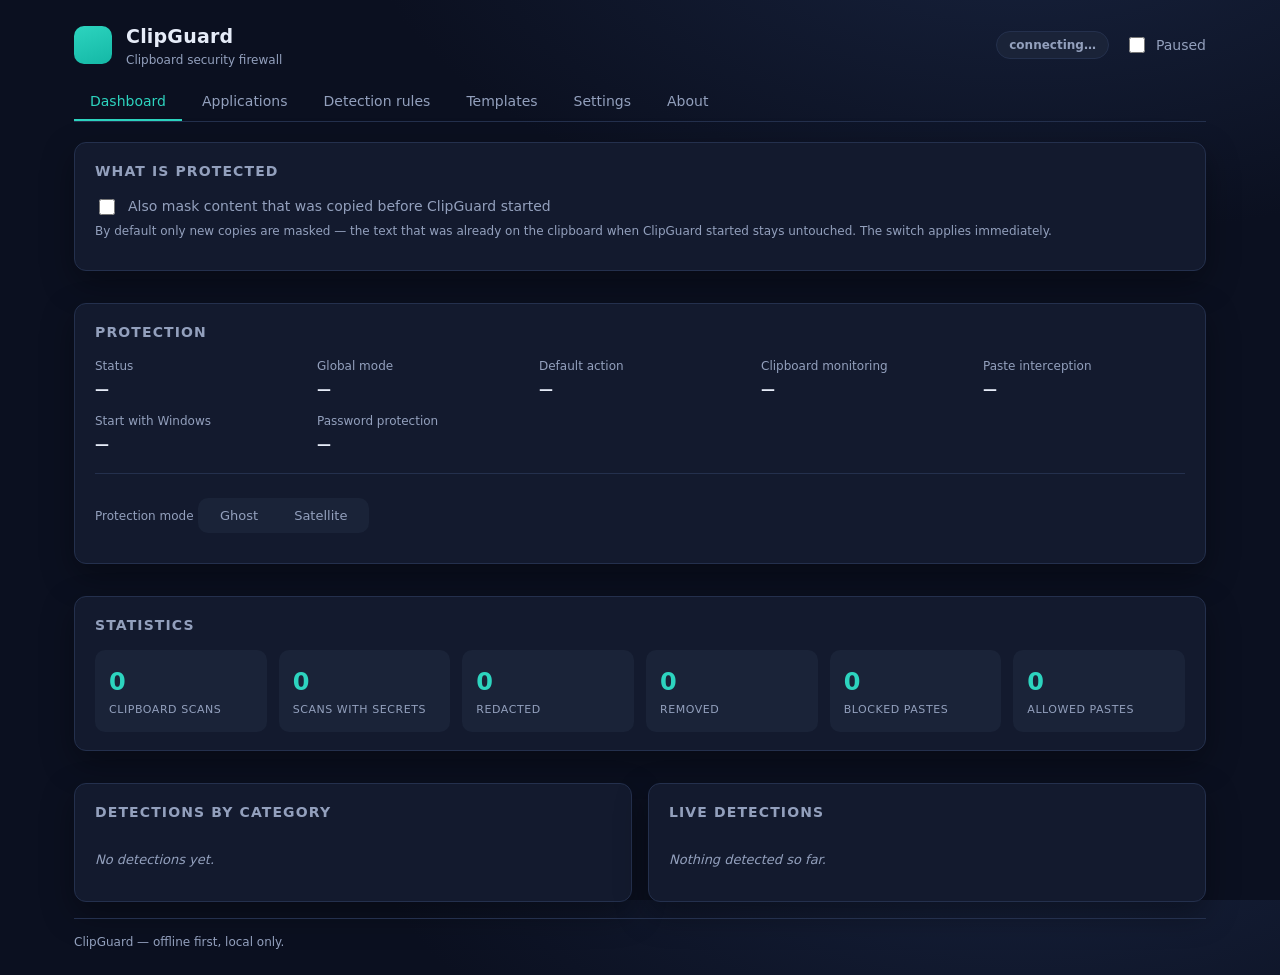
==== apps/desktop/src-tauri/frontend/index.html @ add76ab0 "ClipGuard — native Windows clipboard security firewall ClipGuard watches the Windows clipboard, dete" ====
<!DOCTYPE html>
<!-- Copyright 2026 Mukilesh -->
<!-- -->
<!-- Licensed under the Apache License, Version 2.0 (the "License"); -->
<!-- you may not use this file except in compliance with the License. -->
<!-- You may obtain a copy of the License at -->
<!-- -->
<!--     http://www.apache.org/licenses/LICENSE-2.0 -->
<!-- -->
<!-- Unless required by applicable law or agreed to in writing, software -->
<!-- distributed under the License is distributed on an "AS IS" BASIS, -->
<!-- WITHOUT WARRANTIES OR CONDITIONS OF ANY KIND, either express or implied. -->
<!-- See the License for the specific language governing permissions and -->
<!-- limitations under the License. -->

<html lang="en">
<head>
<meta charset="UTF-8" />
<meta name="viewport" content="width=device-width, initial-scale=1.0" />
<meta http-equiv="Content-Security-Policy" content="default-src 'self'; img-src 'self' data:; style-src 'self' 'unsafe-inline'; script-src 'self';" />
<title>ClipGuard — clipboard security firewall</title>
<link rel="stylesheet" href="styles.css" />
</head>
<body>
<div id="app">
<header class="topbar">
<div class="brand">
<span class="brand-mark" aria-hidden="true"></span>
<div>
<h1>ClipGuard</h1>
<p class="brand-sub">Clipboard security firewall</p>
</div>
</div>
<div class="topbar-status">
<span id="status-pill" class="pill pill-idle">connecting…</span>
<label class="switch">
<input type="checkbox" id="pause-toggle" />
<span>Paused</span>
</label>
</div>
</header>

<nav class="tabs" role="tablist">
<button class="tab active" data-tab="dashboard" role="tab">Dashboard</button>
<button class="tab" data-tab="applications" role="tab">Applications</button>
<button class="tab" data-tab="rules" role="tab">Detection rules</button>
<button class="tab" data-tab="templates" role="tab">Templates</button>
<button class="tab" data-tab="settings" role="tab">Settings</button>
<button class="tab" data-tab="about" role="tab">About</button>
</nav>

<main>
<section id="tab-dashboard" class="tab-panel active">
<div class="grid">
<article class="card span-2 warning-card" id="history-card" hidden>
<h2>Windows keeps a clipboard history</h2>
<p class="hint" id="history-hint">
Windows stores everything you copy in its own clipboard history (the panel that opens with
<strong>Win+V</strong>). The original secret is recorded there <em>before</em> ClipGuard masks
the clipboard, so it can be pasted again later — and with the cloud clipboard it even travels
to your other devices.
</p>
<p class="hint">
Turning the history off stops Windows from keeping your secrets. Entries that are already
there have to be deleted once with <strong>Win+V → Clear</strong>.
</p>
<button id="history-disable" class="primary">Turn the Windows clipboard history off</button>
</article>
<article class="card span-2">
<h2>What is protected</h2>
<div class="kv-grid">
<label class="kv checkbox">
<input type="checkbox" id="setting-existing-quick" />
<span>Also mask content that was copied before ClipGuard started</span>
</label>
</div>
<p class="hint">
By default only new copies are masked — the text that was already on the clipboard when
ClipGuard started stays untouched. The switch applies immediately.
</p>
</article>
<article class="card span-2">
<h2>Protection</h2>
<div class="kv-grid">
<div class="kv">
<span class="kv-label">Status</span>
<span class="kv-value" id="status-value">—</span>
</div>
<div class="kv">
<span class="kv-label">Global mode</span>
<span class="kv-value" id="mode-value">—</span>
</div>
<div class="kv">
<span class="kv-label">Default action</span>
<span class="kv-value" id="default-mode-value">—</span>
</div>
<div class="kv">
<span class="kv-label">Clipboard monitoring</span>
<span class="kv-value" id="monitoring-value">—</span>
</div>
<div class="kv">
<span class="kv-label">Paste interception</span>
<span class="kv-value" id="intercept-value">—</span>
</div>
<div class="kv">
<span class="kv-label">Start with Windows</span>
<span class="kv-value" id="autostart-value">—</span>
</div>
<div class="kv">
<span class="kv-label">Password protection</span>
<span class="kv-value" id="password-value">—</span>
</div>
</div>
<div class="mode-switch">
<span class="kv-label">Protection mode</span>
<div class="segmented" id="mode-switch">
<button data-mode="ghost">Ghost</button>
<button data-mode="satellite">Satellite</button>
</div>
<p class="hint" id="mode-hint"></p>
</div>
</article>

<article class="card span-2">
<h2>Statistics</h2>
<div class="stat-grid">
<div class="stat">
<span class="stat-value" id="stat-scans">0</span>
<span class="stat-label">Clipboard scans</span>
</div>
<div class="stat">
<span class="stat-value" id="stat-detections">0</span>
<span class="stat-label">Scans with secrets</span>
</div>
<div class="stat">
<span class="stat-value" id="stat-redacted">0</span>
<span class="stat-label">Redacted</span>
</div>
<div class="stat">
<span class="stat-value" id="stat-removed">0</span>
<span class="stat-label">Removed</span>
</div>
<div class="stat">
<span class="stat-value" id="stat-blocked">0</span>
<span class="stat-label">Blocked pastes</span>
</div>
<div class="stat">
<span class="stat-value" id="stat-allowed">0</span>
<span class="stat-label">Allowed pastes</span>
</div>
</div>
</article>

<article class="card">
<h2>Detections by category</h2>
<div id="kind-breakdown" class="breakdown">
<p class="empty">No detections yet.</p>
</div>
</article>

<article class="card">
<h2>Live detections</h2>
<div id="event-log" class="event-log">
<p class="empty">Nothing detected so far.</p>
</div>
</article>
</div>
</section>

<section id="tab-applications" class="tab-panel">
<article class="card">
<h2>Application rules</h2>
<p class="hint">
The rule with the highest specificity wins. Trusted applications are never modified.
</p>
<table class="table" id="app-table">
<thead>
<tr>
<th>Name</th>
<th>Pattern</th>
<th>Action</th>
<th>Trusted</th>
<th>Enabled</th>
<th></th>
</tr>
</thead>
<tbody></tbody>
</table>
</article>

<article class="card">
<h2>Add application rule</h2>
<form id="app-form" class="form">
<label>
<span>Name</span>
<input type="text" id="app-name" placeholder="My editor" required />
</label>
<label>
<span>Pattern</span>
<input type="text" id="app-pattern" placeholder="*.exe or C:\Program Files\…" required />
</label>
<label>
<span>Action</span>
<select id="app-mode">
<option value="allow">Allow</option>
<option value="redact" selected>Redact</option>
<option value="remove">Remove</option>
<option value="block">Block</option>
</select>
</label>
<label class="checkbox">
<input type="checkbox" id="app-trusted" />
<span>Trusted (never modify)</span>
</label>
<button type="submit" class="primary">Add rule</button>
</form>
</article>
</section>

<section id="tab-rules" class="tab-panel">
<article class="card">
<h2>Custom rules</h2>
<p class="hint">
Custom rules are regular expressions. The capture group <code>group</code> selects
which part of the match is the secret — use <code>0</code> for the whole match.
</p>
<table class="table" id="custom-table">
<thead>
<tr>
<th>Name</th>
<th>Pattern</th>
<th>Kind</th>
<th>Risk</th>
<th>Group</th>
<th></th>
</tr>
</thead>
<tbody></tbody>
</table>
<form id="rule-form" class="form">
<label>
<span>Name</span>
<input type="text" id="rule-name" placeholder="Internal token" required />
</label>
<label class="wide">
<span>Pattern</span>
<input type="text" id="rule-pattern" placeholder="INT-[0-9A-Z]{16}" required />
</label>
<label>
<span>Kind</span>
<select id="rule-kind"></select>
</label>
<label>
<span>Risk</span>
<select id="rule-risk">
<option value="low">Low</option>
<option value="medium">Medium</option>
<option value="high" selected>High</option>
<option value="critical">Critical</option>
</select>
</label>
<label>
<span>Capture group</span>
<input type="number" id="rule-group" value="0" min="0" max="9" />
</label>
<button type="submit" class="primary">Add rule</button>
</form>
</article>

<article class="card">
<h2>Built-in rules</h2>
<table class="table" id="builtin-table">
<thead>
<tr>
<th>Rule</th>
<th>Category</th>
<th>Risk</th>
<th>Pattern</th>
</tr>
</thead>
<tbody></tbody>
</table>
</article>
</section>

<section id="tab-templates" class="tab-panel">
<article class="card">
<h2>Ready-made templates</h2>
<p class="hint">
Templates are ready-made detection rules. Click <strong>Add</strong> to enable one — it becomes a
custom rule you can edit or remove at any time.
</p>
<div class="template-grid" id="template-grid"></div>
</article>

<article class="card">
<h2>Protect my phone number</h2>
<p class="hint">
Only the exact number you enter is matched — other phone numbers are not affected.
</p>
<form id="phone-form" class="form">
<label class="wide">
<span>My phone number</span>
<input type="text" id="phone-number" placeholder="+1 415 555 2671" />
</label>
<button type="submit" class="primary">Add my number</button>
</form>
</article>
</section>

<section id="tab-settings" class="tab-panel">
<article class="card">
<h2>General</h2>
<p class="hint">
Everything here is stored in <code>%APPDATA%\ClipGuard\config.toml</code> and applies
immediately — no restart needed.
</p>
<div class="kv-grid">
<label class="kv">
<span class="kv-label">Global mode</span>
<select id="setting-global-mode">
<option value="ghost">Ghost — protect on copy (recommended)</option>
<option value="satellite">Satellite — decide when pasting</option>
</select>
</label>
<label class="kv">
<span class="kv-label">Fail-safe</span>
<select id="setting-failsafe">
<option value="redact">Redact (recommended)</option>
<option value="remove">Remove</option>
<option value="allow">Allow</option>
</select>
</label>
<label class="kv checkbox">
<input type="checkbox" id="setting-monitor" />
<span>Monitor the clipboard</span>
</label>
<label class="kv checkbox">
<input type="checkbox" id="setting-paste" />
<span>Intercept paste shortcuts</span>
</label>
<label class="kv checkbox">
<input type="checkbox" id="setting-restore" />
<span>Restore the original for trusted applications</span>
</label>
<label class="kv checkbox">
<input type="checkbox" id="setting-notifications" />
<span>Show notifications</span>
</label>
<label class="kv checkbox">
<input type="checkbox" id="setting-existing" />
<span>Also mask content that was copied before ClipGuard started</span>
</label>
<label class="kv checkbox">
<input type="checkbox" id="setting-autostart" />
<span>Start with Windows</span>
</label>
</div>
<p class="hint">
By default only new copies are masked — the text that was already on the clipboard
when ClipGuard started stays untouched.
</p>
<p class="hint">
The system tray icon is always visible — it is the only place where ClipGuard can be
paused, opened or quit.
</p>
</article>

<article class="card">
<h2>Protection</h2>
<div class="kv-grid">
<label class="kv">
<span class="kv-label">Default action</span>
<select id="setting-default-mode">
<option value="allow">Allow — leave the content untouched</option>
<option value="redact">Redact — replace the secret</option>
<option value="remove">Remove — cut the secret out</option>
<option value="block">Block — prevent the paste</option>
</select>
</label>
<label class="kv">
<span class="kv-label">Placeholder</span>
<input type="text" id="setting-placeholder" placeholder="[REDACTED]" />
</label>
</div>
<button id="save-settings" class="primary">Save settings</button>
</article>

<article class="card">
<h2>Detection tuning</h2>
<div class="kv-grid">
<label class="kv checkbox">
<input type="checkbox" id="detect-personal" />
<span>Detect personal information (email, phone, card, SSN, IBAN)</span>
</label>
<label class="kv checkbox">
<input type="checkbox" id="entropy-context" />
<span>Entropy detection requires a keyword near the token</span>
</label>
<label class="kv">
<span class="kv-label">Entropy threshold</span>
<input type="number" id="entropy-threshold" step="0.1" min="2" max="6" />
</label>
<label class="kv">
<span class="kv-label">Minimum token length</span>
<input type="number" id="entropy-min-length" step="1" min="8" max="128" />
</label>
</div>
</article>

<article class="card">
<h2>Password</h2>
<p class="hint" id="password-hint">No password is set — the dashboard opens without a prompt.</p>
<form id="password-form" class="form">
<label class="wide">
<span>New password</span>
<input type="password" id="password-new" autocomplete="new-password" />
</label>
<label class="wide">
<span>Repeat the new password</span>
<input type="password" id="password-confirm" autocomplete="new-password" />
</label>
<label class="wide">
<span>Current password (only needed when one is already set)</span>
<input type="password" id="password-current" autocomplete="current-password" />
</label>
<div class="form-actions">
<button type="submit" class="primary">Set password</button>
<button type="button" id="password-remove">Remove password</button>
</div>
</form>
</article>

<article class="card">
<h2>Files and folders</h2>
<p class="hint">ClipGuard keeps everything in your user profile — no data is written elsewhere.</p>
<div class="kv-grid" id="paths-grid"></div>
</article>
</section>

<section id="tab-about" class="tab-panel">
<article class="card">
<h2>About ClipGuard</h2>
<p>
ClipGuard is a native Windows clipboard security firewall. It watches the clipboard,
detects credentials and personal data locally and protects them before they reach
another application.
</p>
<ul class="facts">
<li>All detection happens on this machine — there is no network traffic.</li>
<li>Secrets never appear in logs, statistics or the configuration file.</li>
<li>No clipboard history is stored.</li>
<li>No administrator privileges are required.</li>
</ul>
<p class="hint">
Windows does not offer a race free API to intercept every paste. ClipGuard combines
clipboard monitoring, controlled clipboard replacement and a low level keyboard hook.
It reduces accidental exposure, it does not guarantee that no data ever leaves the
machine.
</p>
</article>
</section>
</main>

<footer class="footer">
<span id="footer-status">ClipGuard — offline first, local only.</span>
</footer>
</div>

<!-- Login screen (shown when password protection is enabled) -->
<section id="login-screen" class="tab-panel" style="display:none;">
<div class="login-card">
<div class="brand-mark" aria-hidden="true"></div>
<h2>ClipGuard — Unlock</h2>
<p>Enter your password to access the dashboard.</p>
<form id="login-form">
<label>
<span>Password</span>
<input type="password" id="login-password" placeholder="Enter password" required />
</label>
<button type="submit" class="primary">Unlock</button>
</form>
<p class="hint" id="login-error" style="color:var(--danger);"></p>
</div>
</section>

<script src="main.js"></script>
</body>
</html>
---- apps/desktop/src-tauri/frontend/styles.css ----
/*
 * Copyright 2026 Mukilesh
 *
 * Licensed under the Apache License, Version 2.0 (the "License");
 * you may not use this file except in compliance with the License.
 * You may obtain a copy of the License at
 *
 *     http://www.apache.org/licenses/LICENSE-2.0
 *
 * Unless required by applicable law or agreed to in writing, software
 * distributed under the License is distributed on an "AS IS" BASIS,
 * WITHOUT WARRANTIES OR CONDITIONS OF ANY KIND, either express or implied.
 * See the License for the specific language governing permissions and
 * limitations under the License.
 */

:root {
  --bg: #0b1020;
  --bg-elevated: #131a2e;
  --bg-soft: #1a2338;
  --border: #24304d;
  --text: #e6ecf8;
  --text-muted: #93a0bd;
  --accent: #2dd4bf;
  --accent-strong: #14b8a6;
  --warn: #fbbf24;
  --danger: #f87171;
  --ok: #34d399;
  --radius: 12px;
  --shadow: 0 12px 32px rgba(0, 0, 0, 0.35);
}

* {
  box-sizing: border-box;
}

html,
body {
  margin: 0;
  padding: 0;
  height: 100%;
}

body {
  background: radial-gradient(1200px 600px at 80% -10%, #17223d 0%, var(--bg) 55%);
  color: var(--text);
  font-family: "Segoe UI Variable Text", "Segoe UI", system-ui, -apple-system, sans-serif;
  font-size: 14px;
  line-height: 1.5;
}

#app {
  display: flex;
  flex-direction: column;
  min-height: 100vh;
  max-width: 1180px;
  margin: 0 auto;
  padding: 0 24px 24px;
}

/* ---------------------------------------------------------------- topbar */

.topbar {
  display: flex;
  align-items: center;
  justify-content: space-between;
  padding: 22px 0 14px;
}

.brand {
  display: flex;
  align-items: center;
  gap: 14px;
}

.brand-mark {
  width: 38px;
  height: 38px;
  border-radius: 10px;
  background: linear-gradient(160deg, var(--accent) 0%, var(--accent-strong) 100%);
  position: relative;
}

.brand h1 {
  margin: 0;
  font-size: 19px;
  letter-spacing: 0.2px;
}

.brand-sub {
  margin: 0;
  color: var(--text-muted);
  font-size: 12px;
}

.topbar-status {
  display: flex;
  align-items: center;
  gap: 16px;
}

.pill {
  padding: 4px 12px;
  border-radius: 999px;
  font-size: 12px;
  font-weight: 600;
  border: 1px solid transparent;
}

.pill-active {
  background: rgba(52, 211, 153, 0.14);
  color: var(--ok);
  border-color: rgba(52, 211, 153, 0.35);
}

.pill-paused {
  background: rgba(251, 191, 36, 0.14);
  color: var(--warn);
  border-color: rgba(251, 191, 36, 0.35);
}

.pill-idle {
  background: var(--bg-soft);
  color: var(--text-muted);
  border-color: var(--border);
}

.switch,
.checkbox {
  display: inline-flex;
  align-items: center;
  gap: 8px;
  color: var(--text-muted);
  cursor: pointer;
  user-select: none;
}

.switch input,
.checkbox input {
  accent-color: var(--accent);
  width: 16px;
  height: 16px;
}

/* ------------------------------------------------------------------ tabs */

.tabs {
  display: flex;
  gap: 4px;
  border-bottom: 1px solid var(--border);
  margin-bottom: 20px;
}

.tab {
  appearance: none;
  background: none;
  border: none;
  border-bottom: 2px solid transparent;
  color: var(--text-muted);
  padding: 10px 16px;
  font-size: 14px;
  font-family: inherit;
  cursor: pointer;
  transition: color 0.15s ease, border-color 0.15s ease;
}

.tab:hover {
  color: var(--text);
}

.tab.active {
  color: var(--accent);
  border-bottom-color: var(--accent);
}

/* ----------------------------------------------------------------- cards */

.tab-panel {
  display: none;
}

.tab-panel.active {
  display: block;
}

.grid {
  display: grid;
  grid-template-columns: repeat(2, minmax(0, 1fr));
  gap: 16px;
}

.card {
  background: var(--bg-elevated);
  border: 1px solid var(--border);
  border-radius: var(--radius);
  padding: 18px 20px;
  box-shadow: var(--shadow);
  margin-bottom: 16px;
}

.span-2 {
  grid-column: span 2;
}

.card h2 {
  margin: 0 0 14px;
  font-size: 14px;
  text-transform: uppercase;
  letter-spacing: 0.08em;
  color: var(--text-muted);
}

.hint {
  color: var(--text-muted);
  font-size: 12px;
  margin: 4px 0 12px;
}

/* A card that warns about a risk the user should know about. */
.warning-card {
  border-color: rgba(245, 158, 11, 0.45);
  background: linear-gradient(180deg, rgba(245, 158, 11, 0.10), transparent 60%);
}

.warning-card h2 {
  color: #f0b429;
}

.hint code {
  background: var(--bg-soft);
  padding: 1px 5px;
  border-radius: 5px;
  font-size: 11px;
}

.empty {
  color: var(--text-muted);
  font-size: 13px;
  font-style: italic;
}

/* --------------------------------------------------------- key value grid */

.kv-grid {
  display: grid;
  grid-template-columns: repeat(auto-fit, minmax(190px, 1fr));
  gap: 12px 20px;
}

.kv {
  display: flex;
  flex-direction: column;
  gap: 4px;
}

.kv.checkbox {
  flex-direction: row;
  align-items: center;
  gap: 10px;
}

.kv-label {
  color: var(--text-muted);
  font-size: 12px;
}

.kv-value {
  font-weight: 600;
}

.mode-switch {
  margin-top: 18px;
  padding-top: 16px;
  border-top: 1px solid var(--border);
}

.segmented {
  display: inline-flex;
  background: var(--bg-soft);
  border-radius: 10px;
  padding: 4px;
  margin-top: 8px;
}

.segmented button {
  appearance: none;
  background: none;
  border: none;
  color: var(--text-muted);
  font-family: inherit;
  font-size: 13px;
  padding: 6px 18px;
  border-radius: 8px;
  cursor: pointer;
}

.segmented button.active {
  background: var(--accent);
  color: #06231f;
  font-weight: 600;
}

/* --------------------------------------------------------------- statistics */

.stat-grid {
  display: grid;
  grid-template-columns: repeat(auto-fit, minmax(120px, 1fr));
  gap: 12px;
}

.stat {
  background: var(--bg-soft);
  border-radius: 10px;
  padding: 14px;
  display: flex;
  flex-direction: column;
  gap: 2px;
}

.stat-value {
  font-size: 24px;
  font-weight: 700;
  color: var(--accent);
}

.stat-label {
  color: var(--text-muted);
  font-size: 11px;
  text-transform: uppercase;
  letter-spacing: 0.05em;
}

/* -------------------------------------------------------------- breakdown */

.breakdown {
  display: flex;
  flex-direction: column;
  gap: 9px;
}

.breakdown-row {
  display: grid;
  grid-template-columns: 150px 1fr 42px;
  align-items: center;
  gap: 10px;
  font-size: 12px;
}

.breakdown-bar {
  height: 8px;
  border-radius: 999px;
  background: var(--bg-soft);
  overflow: hidden;
}

.breakdown-fill {
  height: 100%;
  border-radius: 999px;
  background: linear-gradient(90deg, var(--accent-strong), var(--accent));
}

.breakdown-count {
  text-align: right;
  color: var(--text-muted);
}

/* -------------------------------------------------------------- event log */

.event-log {
  display: flex;
  flex-direction: column;
  gap: 8px;
  max-height: 320px;
  overflow-y: auto;
}

.event {
  display: grid;
  grid-template-columns: 8px 1fr auto;
  align-items: center;
  gap: 10px;
  background: var(--bg-soft);
  border-radius: 8px;
  padding: 8px 10px;
  font-size: 12px;
}

.event-dot {
  width: 8px;
  height: 8px;
  border-radius: 50%;
}

.risk-low {
  background: var(--ok);
}

.risk-medium {
  background: var(--warn);
}

.risk-high {
  background: #fb923c;
}

.risk-critical {
  background: var(--danger);
}

.event-meta {
  color: var(--text-muted);
}

/* ----------------------------------------------------------------- tables */

.table {
  width: 100%;
  border-collapse: collapse;
  font-size: 13px;
}

.table th {
  text-align: left;
  color: var(--text-muted);
  font-weight: 600;
  font-size: 11px;
  text-transform: uppercase;
  letter-spacing: 0.05em;
  padding: 8px 10px;
  border-bottom: 1px solid var(--border);
}

.table td {
  padding: 9px 10px;
  border-bottom: 1px solid rgba(36, 48, 77, 0.6);
  vertical-align: middle;
}

.table tr:last-child td {
  border-bottom: none;
}

.table code {
  background: var(--bg-soft);
  padding: 2px 6px;
  border-radius: 5px;
  font-size: 11px;
  color: var(--accent);
  word-break: break-all;
}

.table select,
.table input[type="checkbox"] {
  accent-color: var(--accent);
}

.table select {
  background: var(--bg-soft);
  color: var(--text);
  border: 1px solid var(--border);
  border-radius: 7px;
  padding: 4px 8px;
  font-family: inherit;
  font-size: 12px;
}

.icon-button {
  appearance: none;
  background: none;
  border: none;
  color: var(--text-muted);
  cursor: pointer;
  font-size: 15px;
  padding: 2px 6px;
  border-radius: 6px;
}

.icon-button:hover {
  color: var(--danger);
  background: rgba(248, 113, 113, 0.12);
}

/* ------------------------------------------------------------------ forms */

.form {
  display: grid;
  grid-template-columns: repeat(auto-fit, minmax(180px, 1fr));
  gap: 12px;
  align-items: end;
  margin-top: 6px;
}

.form label {
  display: flex;
  flex-direction: column;
  gap: 5px;
  font-size: 12px;
  color: var(--text-muted);
}

.form label.wide {
  grid-column: 1 / -1;
}

.form-actions {
  grid-column: 1 / -1;
  display: flex;
  gap: 10px;
  flex-wrap: wrap;
}

/* The paths are long and must never run into each other. */
#paths-grid {
  display: grid;
  grid-template-columns: 1fr;
  gap: 10px;
}

#paths-grid .kv {
  display: grid;
  grid-template-columns: 160px 1fr;
  align-items: baseline;
  gap: 12px;
  padding-bottom: 8px;
  border-bottom: 1px solid var(--border);
}

#paths-grid .kv:last-child {
  border-bottom: none;
  padding-bottom: 0;
}

#paths-grid .kv-label {
  color: var(--text-muted);
  font-size: 12px;
  text-transform: uppercase;
  letter-spacing: 0.06em;
}

#paths-grid .kv-value {
  font-family: ui-monospace, "Cascadia Mono", "Consolas", monospace;
  font-size: 12px;
  line-height: 1.5;
  overflow-wrap: anywhere;
  word-break: break-all;
  color: var(--text);
}

/* The password fields stay narrow enough to read. */
#password-form {
  grid-template-columns: repeat(auto-fit, minmax(220px, 320px));
}

#password-form input {
  max-width: 320px;
}

.form label.checkbox {
  flex-direction: row;
  align-items: center;
}

input[type="text"],
input[type="number"],
select {
  background: var(--bg-soft);
  border: 1px solid var(--border);
  border-radius: 8px;
  color: var(--text);
  padding: 8px 10px;
  font-family: inherit;
  font-size: 13px;
  width: 100%;
}

input:focus,
select:focus {
  outline: 2px solid rgba(45, 212, 191, 0.45);
  outline-offset: 1px;
}

button.primary {
  appearance: none;
  background: var(--accent);
  color: #06231f;
  border: none;
  border-radius: 8px;
  padding: 9px 16px;
  font-family: inherit;
  font-size: 13px;
  font-weight: 600;
  cursor: pointer;
}

button.primary:hover {
  background: var(--accent-strong);
  color: #04201c;
}

button.primary:disabled {
  opacity: 0.5;
  cursor: not-allowed;
}

/* --------------------------------------------------------------- templates */

.template-grid {
  display: grid;
  grid-template-columns: repeat(auto-fill, minmax(280px, 1fr));
  gap: 10px;
  max-height: 460px;
  overflow-y: auto;
}

.template {
  display: flex;
  flex-direction: column;
  gap: 6px;
  background: var(--bg-soft);
  border: 1px solid transparent;
  border-radius: 10px;
  padding: 12px 14px;
}

.template:hover {
  border-color: var(--border);
}

.template-name {
  font-weight: 600;
  font-size: 13px;
}

.template-desc {
  color: var(--text-muted);
  font-size: 12px;
  flex: 1;
}

.template-actions {
  display: flex;
  align-items: center;
  gap: 8px;
}

.template-actions button {
  appearance: none;
  border: none;
  border-radius: 7px;
  padding: 5px 12px;
  font-family: inherit;
  font-size: 12px;
  font-weight: 600;
  cursor: pointer;
  background: var(--accent);
  color: #06231f;
}

.template-actions button:disabled {
  background: var(--border);
  color: var(--text-muted);
  cursor: default;
}

.template-category {
  font-size: 10px;
  text-transform: uppercase;
  letter-spacing: 0.06em;
  color: var(--text-muted);
}

/* ------------------------------------------------------------------ misc */

.facts {
  margin: 10px 0 14px;
  padding-left: 20px;
  color: var(--text-muted);
}

.facts li {
  margin-bottom: 5px;
}

.footer {
  margin-top: auto;
  padding-top: 14px;
  color: var(--text-muted);
  font-size: 12px;
  border-top: 1px solid var(--border);
}

.toast {
  position: fixed;
  right: 22px;
  bottom: 22px;
  background: var(--bg-soft);
  border: 1px solid var(--border);
  border-left: 3px solid var(--accent);
  border-radius: 8px;
  padding: 10px 14px;
  font-size: 13px;
  box-shadow: var(--shadow);
  animation: slide-in 0.18s ease;
}

.toast.error {
  border-left-color: var(--danger);
}

@keyframes slide-in {
  from {
    opacity: 0;
    transform: translateY(8px);
  }
  to {
    opacity: 1;
    transform: none;
  }
}

.login-card {
  background: var(--bg-elevated);
  border: 1px solid var(--border);
  border-radius: var(--radius);
  padding: 40px 30px;
  max-width: 400px;
  margin: 10vh auto;
  box-shadow: var(--shadow);
  text-align: center;
}

.login-card .brand-mark {
  margin: 0 auto 20px;
}

.login-card h2 {
  margin: 0 0 10px;
  font-size: 20px;
}

.login-card p {
  color: var(--text-muted);
  margin-bottom: 24px;
}

.login-card .form {
  grid-template-columns: 1fr;
  gap: 16px;
  margin-bottom: 20px;
}

.login-card button.primary {
  width: 100%;
}
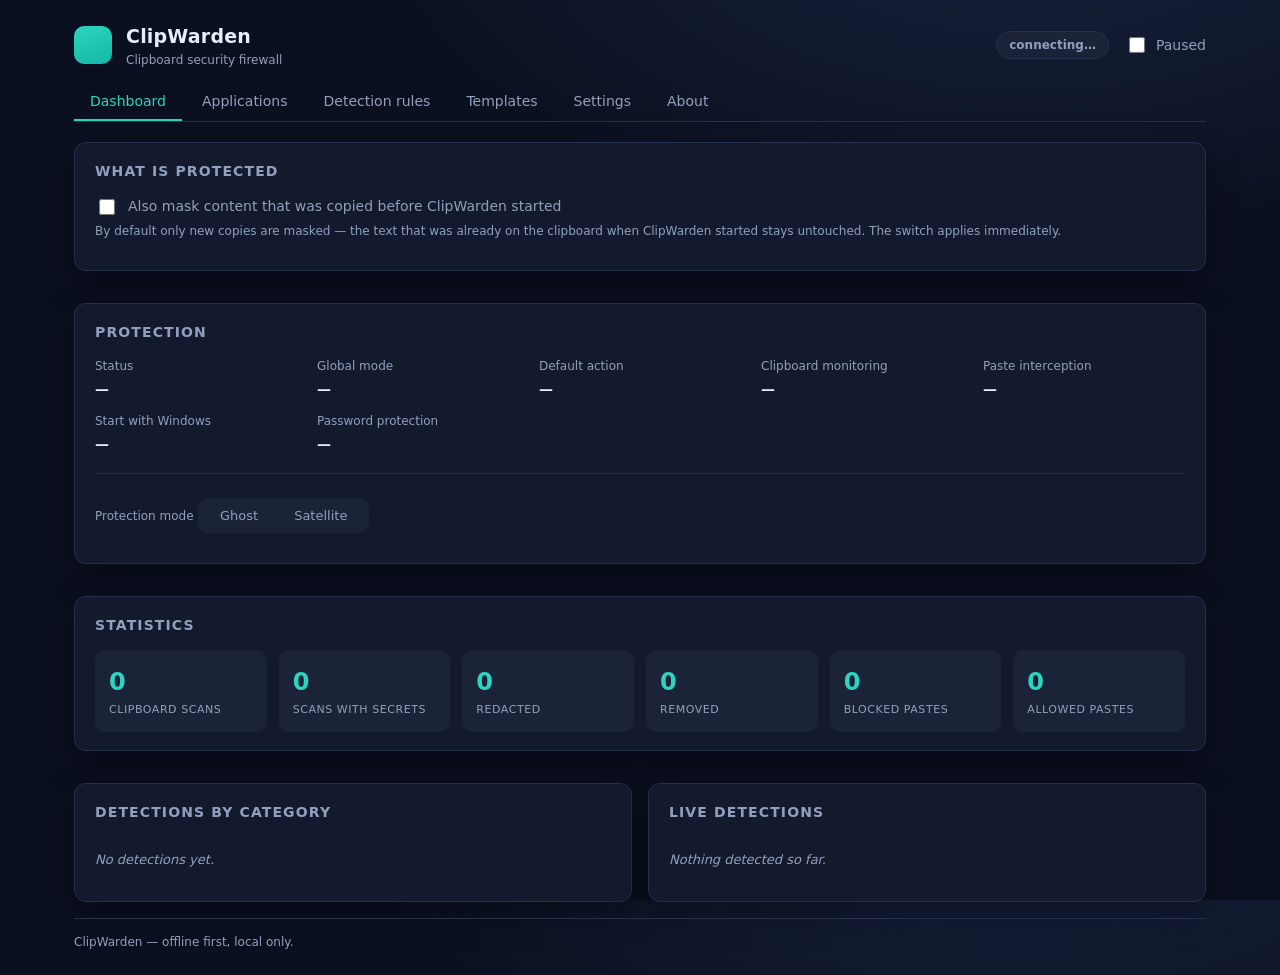
==== commit 1ab9e312: "ClipWarden - native Windows clipboard security firewall ClipWarden watches the Windows clipboard, de" ====
--- a/apps/desktop/src-tauri/frontend/index.html
+++ b/apps/desktop/src-tauri/frontend/index.html
@@ -18,7 +18,7 @@
 <meta charset="UTF-8" />
 <meta name="viewport" content="width=device-width, initial-scale=1.0" />
 <meta http-equiv="Content-Security-Policy" content="default-src 'self'; img-src 'self' data:; style-src 'self' 'unsafe-inline'; script-src 'self';" />
-<title>ClipGuard — clipboard security firewall</title>
+<title>ClipWarden — clipboard security firewall</title>
 <link rel="stylesheet" href="styles.css" />
 </head>
 <body>
@@ -27,7 +27,7 @@
 <div class="brand">
 <span class="brand-mark" aria-hidden="true"></span>
 <div>
-<h1>ClipGuard</h1>
+<h1>ClipWarden</h1>
 <p class="brand-sub">Clipboard security firewall</p>
 </div>
 </div>
@@ -56,7 +56,7 @@
 <h2>Windows keeps a clipboard history</h2>
 <p class="hint" id="history-hint">
 Windows stores everything you copy in its own clipboard history (the panel that opens with
-<strong>Win+V</strong>). The original secret is recorded there <em>before</em> ClipGuard masks
+<strong>Win+V</strong>). The original secret is recorded there <em>before</em> ClipWarden masks
 the clipboard, so it can be pasted again later — and with the cloud clipboard it even travels
 to your other devices.
 </p>
@@ -71,12 +71,12 @@
 <div class="kv-grid">
 <label class="kv checkbox">
 <input type="checkbox" id="setting-existing-quick" />
-<span>Also mask content that was copied before ClipGuard started</span>
+<span>Also mask content that was copied before ClipWarden started</span>
 </label>
 </div>
 <p class="hint">
 By default only new copies are masked — the text that was already on the clipboard when
-ClipGuard started stays untouched. The switch applies immediately.
+ClipWarden started stays untouched. The switch applies immediately.
 </p>
 </article>
 <article class="card span-2">
@@ -312,7 +312,7 @@
 <article class="card">
 <h2>General</h2>
 <p class="hint">
-Everything here is stored in <code>%APPDATA%\ClipGuard\config.toml</code> and applies
+Everything here is stored in <code>%APPDATA%\ClipWarden\config.toml</code> and applies
 immediately — no restart needed.
 </p>
 <div class="kv-grid">
@@ -349,7 +349,7 @@
 </label>
 <label class="kv checkbox">
 <input type="checkbox" id="setting-existing" />
-<span>Also mask content that was copied before ClipGuard started</span>
+<span>Also mask content that was copied before ClipWarden started</span>
 </label>
 <label class="kv checkbox">
 <input type="checkbox" id="setting-autostart" />
@@ -358,10 +358,10 @@
 </div>
 <p class="hint">
 By default only new copies are masked — the text that was already on the clipboard
-when ClipGuard started stays untouched.
-</p>
-<p class="hint">
-The system tray icon is always visible — it is the only place where ClipGuard can be
+when ClipWarden started stays untouched.
+</p>
+<p class="hint">
+The system tray icon is always visible — it is the only place where ClipWarden can be
 paused, opened or quit.
 </p>
 </article>
@@ -433,16 +433,16 @@
 
 <article class="card">
 <h2>Files and folders</h2>
-<p class="hint">ClipGuard keeps everything in your user profile — no data is written elsewhere.</p>
+<p class="hint">ClipWarden keeps everything in your user profile — no data is written elsewhere.</p>
 <div class="kv-grid" id="paths-grid"></div>
 </article>
 </section>
 
 <section id="tab-about" class="tab-panel">
 <article class="card">
-<h2>About ClipGuard</h2>
+<h2>About ClipWarden</h2>
 <p>
-ClipGuard is a native Windows clipboard security firewall. It watches the clipboard,
+ClipWarden is a native Windows clipboard security firewall. It watches the clipboard,
 detects credentials and personal data locally and protects them before they reach
 another application.
 </p>
@@ -453,7 +453,7 @@
 <li>No administrator privileges are required.</li>
 </ul>
 <p class="hint">
-Windows does not offer a race free API to intercept every paste. ClipGuard combines
+Windows does not offer a race free API to intercept every paste. ClipWarden combines
 clipboard monitoring, controlled clipboard replacement and a low level keyboard hook.
 It reduces accidental exposure, it does not guarantee that no data ever leaves the
 machine.
@@ -463,7 +463,7 @@
 </main>
 
 <footer class="footer">
-<span id="footer-status">ClipGuard — offline first, local only.</span>
+<span id="footer-status">ClipWarden — offline first, local only.</span>
 </footer>
 </div>
 
@@ -471,7 +471,7 @@
 <section id="login-screen" class="tab-panel" style="display:none;">
 <div class="login-card">
 <div class="brand-mark" aria-hidden="true"></div>
-<h2>ClipGuard — Unlock</h2>
+<h2>ClipWarden — Unlock</h2>
 <p>Enter your password to access the dashboard.</p>
 <form id="login-form">
 <label>
